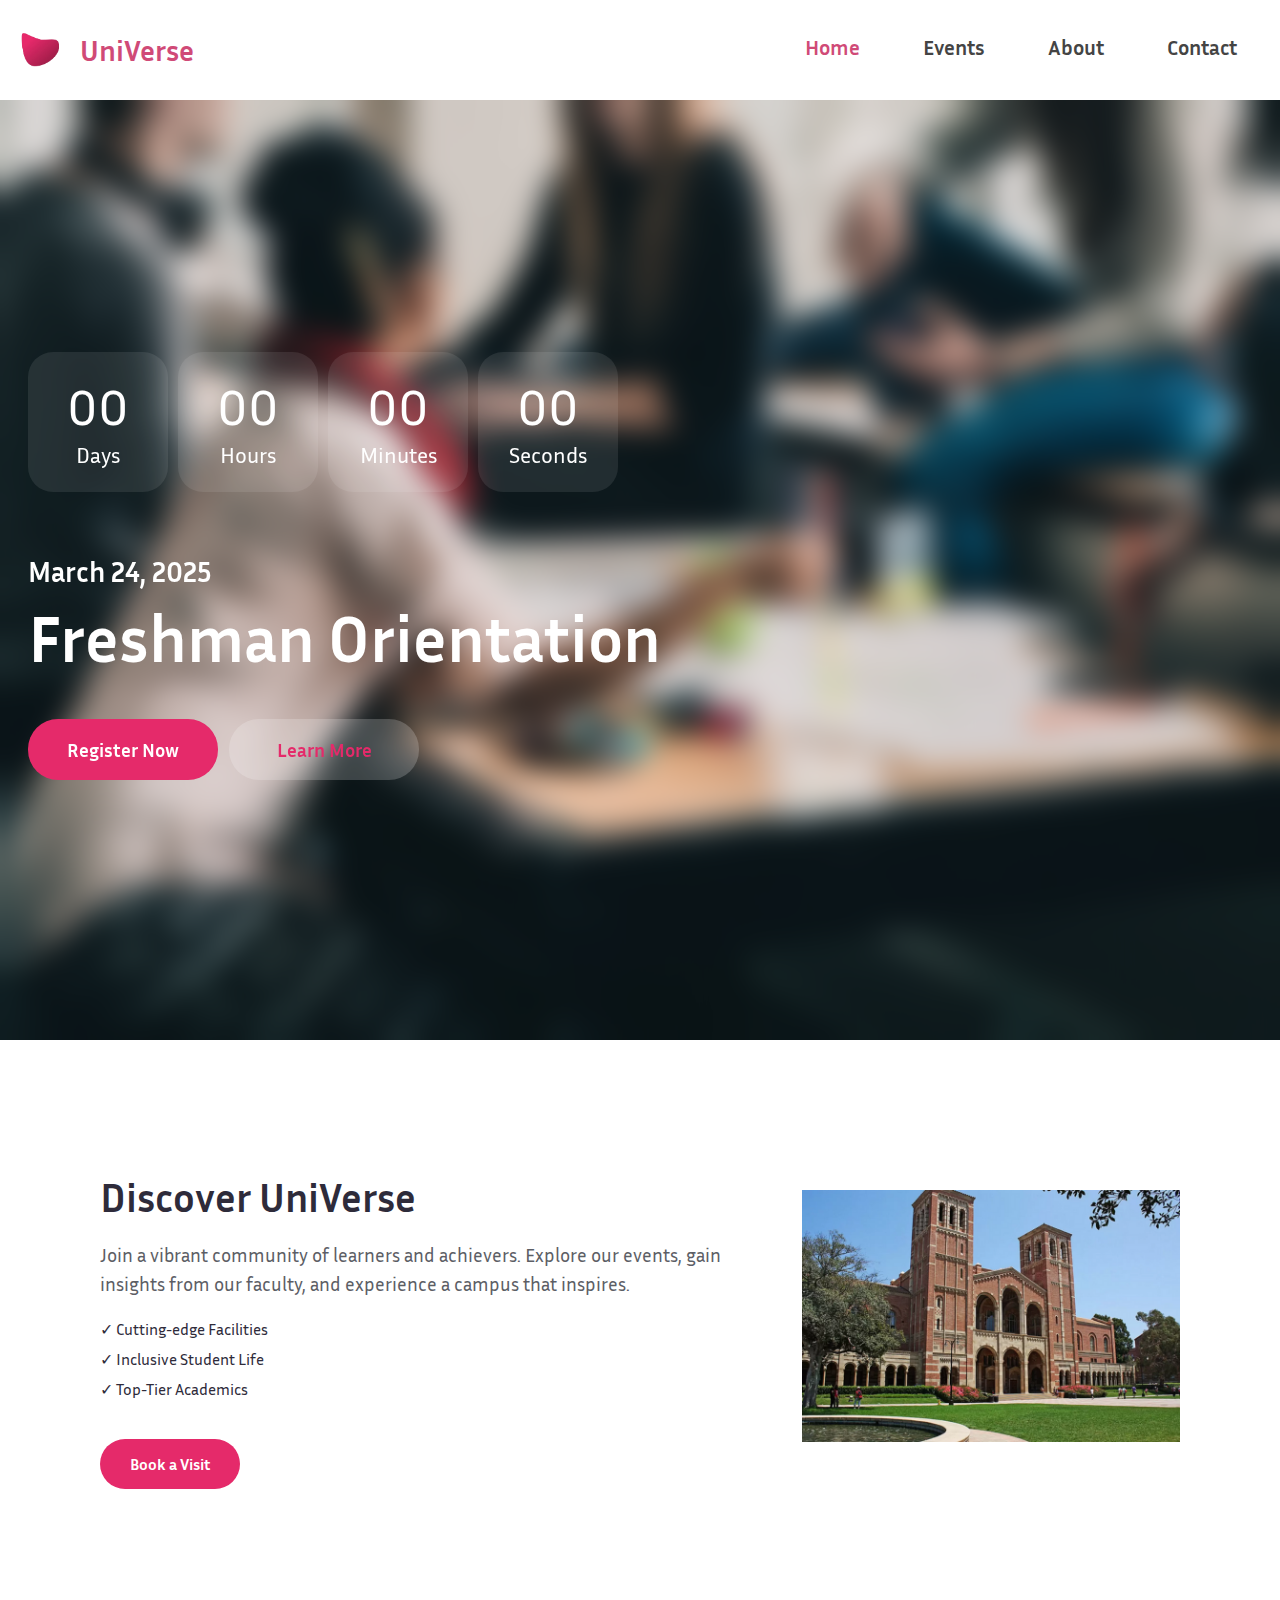
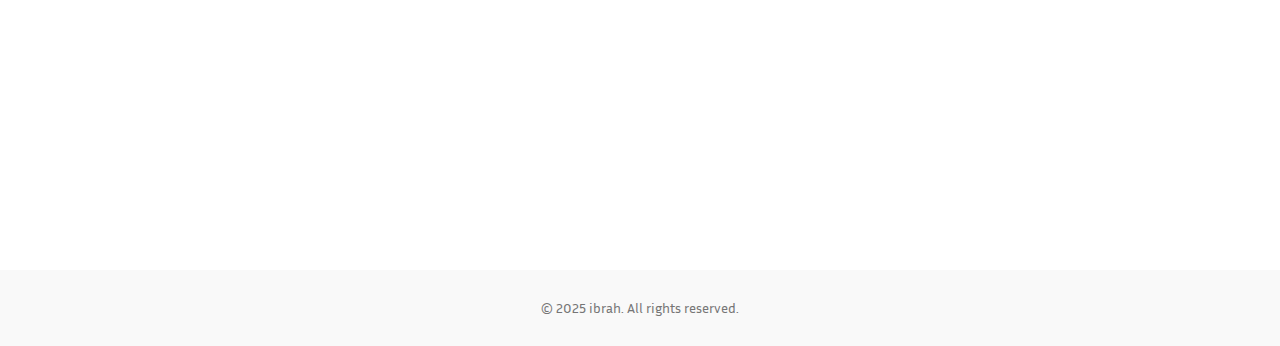
==== index.html @ 71da0168 "Minor chnages for github pages" ====
<!DOCTYPE html>
<html lang="en">
<head>
  <meta charset="UTF-8">

  <meta name="viewport" content="width=device-width, initial-scale=1.0">

  <title>UniVerse</title>

  <!-- Stylesheets -->

  <!-- Google Fonts -->
  <link href="https://fonts.googleapis.com/css2?family=Inria+Sans:wght@400;700&display=swap" rel="stylesheet">

  <!-- Font Awesome Icons -->
  <link rel="stylesheet" href="https://cdnjs.cloudflare.com/ajax/libs/font-awesome/5.15.4/css/all.min.css">

  <link rel="stylesheet" href="css/styles.css">
  <link rel="stylesheet" href="css/navbar/navbar.css">
  <link rel="stylesheet" href="css/discover-style.css">

  <!-- <style>

  </style> -->
</head>
<body>

<!-- <header>
  <a class="logo" href="home.html">UniVerse</a>
  <div>
    <nav id="nav-elements">
      <a id="home-nav" href="#" class="active">Home</a>
      <a id="events-nav" href="events.html">Events</a>
      <a id="about-nav" href="#">About</a>
      <a id="contact-nav" href="#">Contact</a>
    </nav>
    <a href="#" class="button">Buy Ticket</a>
  </div>
</header> -->

<header class="navbar">
  <div class="main-nav">
    <div class="logo">
      <img src="assets/icon.png" alt="UniVerse Logo">
      <span>UniVerse</span>
    </div>
    <nav id="nav-desktop">
      <a id="nav-menu"> <i class="fas fa-bars"></i></a>
      <ul class="nav-links home-links">
        <li><a href="" class="active">Home</a></li>
        <li><a href="pages/events.html" >Events</a></li>
        <li><a href="pages/about.html">About</a></li>
        <li><a href="pages/contact.html">Contact</a></li>
        <!-- <li class="buy-ticket"><a href="#" class="button">Buy Ticket</a></li> -->
      </ul>
    </nav>
  </div>

    <!-- Nav links location for small screens -->
  <nav id="nav-mobile">
      <!-- <ul class="nav-links home-links nav-links-small-screen-open">
        <li><a href="" class="active">Home</a></li>
        <li><a href="events.html" >Events</a></li>
        <li><a href="about.html">About</a></li>
        <li><a href="contact.html">Contact</a></li>
      </ul> -->
  </nav>
  
</header>

<main class="header-parent">
  <div class="header-main-content">
      <div class="countdown">
          <div class="time-box">
              <span id="days">00</span>
              <label>Days</label>
          </div>
          <div class="time-box">
              <span id="hours">00</span>
              <label>Hours</label>
          </div>
          <div class="time-box">
              <span id="minutes">00</span>
              <label>Minutes</label>
          </div>
          <div class="time-box">
              <span id="seconds">00</span>
              <label>Seconds</label>
          </div>
      </div>

      <div id="event-title-date">
          <div class="event-date">March 24, 2025</div>
          <div class="event-title">Freshman Orientation</div>
      </div>

      <div class="buttons">
          <a href="pages/register.html" class="register button">Register Now</a>
          <a href="pages/event_details.html?name=Freshman Orientation" class="learn-more button">Learn More</a>
      </div>
  </div>

</main>

<div class="featured-section">
  <div class="featured-content">
    <h2>Discover UniVerse</h2>
    <p>
      Join a vibrant community of learners and achievers. Explore our events, 
      gain insights from our faculty, and experience a campus that inspires.
    </p>
    <ul>
      <li>✓ Cutting-edge Facilities</li>
      <li>✓ Inclusive Student Life</li>
      <li>✓ Top-Tier Academics</li>
    </ul>
    <a href="pages/contact.html" class="button explore">Book a Visit</a>
  </div>
  <img
    src="assets/fictional-college.png"
    alt="Campus"
    class="featured-image"
  />
</div>

<footer>
  <p>&copy; 2025 ibrah. All rights reserved.</p>
</footer>

<!-- Manage Navbar Responsiveness -->
<script src="scripts/navbar.js"></script>

<script>

  const eventDate = new Date("March 24, 2025 00:00:00").getTime();

  function formatTime(time) {
    if (Number(time) < 10) {
      return `0${time}`;
    }
    return time;
  }

  const countdown = setInterval(() => {
    const now = new Date().getTime();
    const distance = eventDate - now;

    const days = Math.floor(distance / (1000 * 60 * 60 * 24));
    const hours = Math.floor((distance % (1000 * 60 * 60 * 24)) / (1000 * 60 * 60));
    const minutes = Math.floor((distance % (1000 * 60 * 60)) / (1000 * 60));
    const seconds = Math.floor((distance % (1000 * 60)) / 1000);

    document.getElementById("days").textContent = formatTime(days);
    document.getElementById("hours").textContent = formatTime(hours);
    document.getElementById("minutes").textContent = formatTime(minutes);
    document.getElementById("seconds").textContent = formatTime(seconds);

    if (distance < 0) {
      clearInterval(countdown);
      document.querySelector(".countdown").textContent = "Event Started";
    }
  }, 1000);

  function updateNavSelection() {
    const pathSplit = window.location.pathname.split("/");
    let currentPage = pathSplit[pathSplit.length - 1];
    currentPage = currentPage.replace("#", "");
    currentPage = currentPage.replace(".html", "");

    console.log(`${currentPage}\ntrying to get element by id: ${`${currentPage}-nav`}`);

    let currentNavElementSelected = document.getElementById(`${currentPage}-nav`);

    currentNavElementSelected.style.color = "#E52A6A";
  }

  // updateNavSelection();

</script>

</body>
</html>
---- css/styles.css ----
#event-title-date {
    margin: 43px 0px;
}

body {
  margin: 0;
  font-family: Arial, sans-serif;
  /* background-color: #2E2B3A; */
  background-color: white;
  color: #FFFFFF;
  font-family: 'Inria Sans', sans-serif;
}

header {
  display: flex;
  justify-content: space-between;
  align-items: center;
  padding-inline: 25px;
  height: 100px;
  width: 100%;
  /* background-color: white; */
}

.logo {
  font-size: 36px;
  font-weight: bold;
  color: #2E2B3A;
  text-decoration: none;
  cursor: pointer;
}

.logo:hover {
  color: #454545;
}

header div {
  display: flex;
  align-items: center;
}

header nav {
  display: flex;
}

header nav a {
  text-decoration: none;
  font-weight: bold;
  font-size: 22px;
  color: #2E2B3A;
  padding-inline: 5px;
  margin-right: 38px;
}

header nav a.active {
  color: #E52A6A;
}

header nav a:hover {
  color: #933556
}

header nav .active:hover {
  color: #E52A6A;
}

header .button {
  margin-left: 35px;
}

main {
  text-align: center;
  padding: 28vh 28px;
  cursor: default;
  margin-top: 100px;
}

.countdown {
  display: flex;
  justify-content: left;
  gap: 10px;
  transition: scale .2s ease;
}

@media(max-width: 615px) {
  .countdown {
    scale: .9;
    /* position: absolute; */
  }
}

@media(max-width: 570px) {
  .countdown {
    scale: 3;
  }
}

@media(max-width: 615px) {
  /* .countdown .time-box span {
    font-size: 8vw;
  } */
  .countdown {
    scale: .9;
    /* position: absolute; */
  }
}


.countdown .time-box {
  background-color: rgba(255, 255, 255, .09);
  height: 140px;
  width: 140px;
  border-radius: 25px;
  /* border-radius: 5px; */
  text-align: center; 
  align-content: center;
  justify-items: center;
  /* border: 1px solid #5C5E65; */
}

.countdown .time-box:hover {
  opacity: .85;
}

.countdown .time-box span {
  display: block;
  font-size: 50px;
  font-weight: 500;
  margin-bottom: 5px;
}

/* @media(max-width: 615px) {
  .countdown .time-box span {
    font-size: 8vw;
  }
} */

.countdown .time-box label {
  font-size: 22.3px;
}

.event-title {
  font-size: 65px;
  font-weight: bold;
}

.event-date {
  margin-bottom: 11px;
  font-size: 28px;
  padding-top: 20px;
  font-weight: bold;
  color: #FFF;
}

.button {
  border-radius: 30px;
  background-color: #E52A6A;
  color: #FFFFFF;
  border: none;
  text-decoration: none;
  font-weight: bold;
  /* some margin already exists on the left of this element (from the the nav item) */
  font-size: 19px;
  padding-block: 19px;
  padding-inline: 30px;
}

.button:hover {
  background-color: #da3e74;
}

/* .buttons {
   margin-top: 45px; 
} */

.buttons a {
  display: inline-block;
  /* padding: 22px 43px; */
  text-decoration: none;
  font-weight: bold;
  width: 190px;
  padding-inline: 0px;
  align-content: center;
  text-align: center;
}

.buttons .register {
  background-color: #E52A6A;
  color: #FFFFFF;
  margin-right: 8px;
  margin-bottom: 8px
}

.buttons .learn-more {
  background-color: rgba(255, 255, 255, 0.2);
  color: #E52A6A;
  /* border: 2px solid #5C5E65; */
}


.header-parent {
    display: flex;
    background-image: url('../assets/events/freashmanorientation.jpg');
    background-size: cover; /* Ensures the image covers the entire div */
    background-position: center; /* Centers the background image */
    background-repeat: no-repeat;
    position: relative;
}

@media(max-width: 1050px) {
  .header-parent {
    padding-top: 24vh
  }
}

@media(max-width: 775px) {
  .header-parent {
    padding-top: 20vh
  }
}

@media(max-width: 675px) {
  .header-parent {
    padding-top: 16vh
  }
}

.header-parent::before {
    content: '';
    position: absolute;
    top: 0;
    left: 0;
    right: 0;
    bottom: 0;
    background: rgba(255, 255, 255, 0); /* Semi-transparent overlay */
    backdrop-filter: blur(15px); /* Blurs the background image */
    z-index: 1;
}

.header-main-content {
    width: 68%;
    justify-content: flex-start;
    text-align: left;
    position: relative;
    z-index: 2; /* Ensures content is above the blurred background */
}

@media(max-width: 935px) {
  .header-main-content {
    width: 100%;
  }
}

  /* Footer */
  footer {
    background-color: #f9f9f9;
    text-align: center;
    padding: 15px;
    color: #757575;
    font-size: 0.9rem;
  }
---- css/navbar/navbar.css ----
/* Navbar */

nav {
    align-items: center;
}

.navbar {
    display: flex;
    justify-content: space-between;
    align-items: center;
    height: 100px;
    padding: 0px;
    padding-right: 0px;
    background: white;
    position: fixed;
    margin-top: -100px;
    z-index: 100;
}

.logo {
    display: flex;
    align-items: center;
}

.logo img {
    height: 75px;
}

.logo span {
    font-size: 1.8rem;
    font-weight: bold;
    color: #d04a77;
}

#nav-menu {
    color: #d04a77;
    cursor: pointer;
}

#nav-menu.hidden {
    visibility: hidden;
}

.nav-links {
    display: flex;
    gap: 15px;
    margin: 0px
}

/* home-links is a class that is used on nav-links to let the responsiveness of page adapt to home page having one button more than other pages */

.nav-links-small-screen-open {
    display: unset;
    visibility: visible;
    position: unset;
}

.nav-links-small-screen-close {
    display: absolute;
    visibility: hidden;
    position: flex;
}

.nav-links li {
    list-style: none;
    margin-bottom: 5px;
}

.nav-links > li > .button {
    color: white;
    /* There is already list item spacing */
    margin-left: 0px;
}

.nav-links a {
    text-decoration: none;
    color: #444;
    font-size: 1.3rem;
    font-weight: bold;
}

.nav-links a.active {
    color: #d04a77;    
}

.main-nav {
    display: flex;
    justify-content: space-between;
    width: 100%;
}

/* Small Screen Responsiveness */
.navbar.small-screen {
    flex-direction: column;
    align-items: flex-end;
    height: fit-content;
}

.nav-links.small-screen {
    padding-bottom: 10px
}
---- css/discover-style.css ----
/* Featured Section */
.featured-section {
  display: flex;
  flex-direction: row; /* Aligns content with image on the right */
  justify-content: space-between;
  align-items: start;
  gap: 5vw;
  margin-inline: 100px;
  margin-block: 100px;
  min-height: 70vh;
}

.featured-content {
  flex: 1;
  text-align: left;
}

.featured-content h2 {
  font-size: 2.5rem;
  font-weight: bold;
  margin-bottom: 20px;
  color: #2e2b3a;
}

.featured-content p {
  font-size: 1.2rem;
  line-height: 1.5;
  color: #5c5e65;
}

.featured-content ul {
  list-style-type: none;
  padding: 0;
  margin: 20px 0;
}

.featured-content ul li {
  font-size: 1rem;
  color: #2e2b3a;
  margin-bottom: 10px;
}

.featured-content a {
  text-decoration: none;
  font-weight: bold;
  font-size: 1rem;
  padding: 15px 30px;
  background-color: #e52a6a;
  color: #fff;
  border-radius: 25px;
  display: inline-block;
  margin-top: 20px;
}

.featured-content a:hover {
  background-color: #da3e74;
}

.featured-image {
  flex: 1;
  max-width: 35%;
  height: auto;
  margin-top: 50px;
}
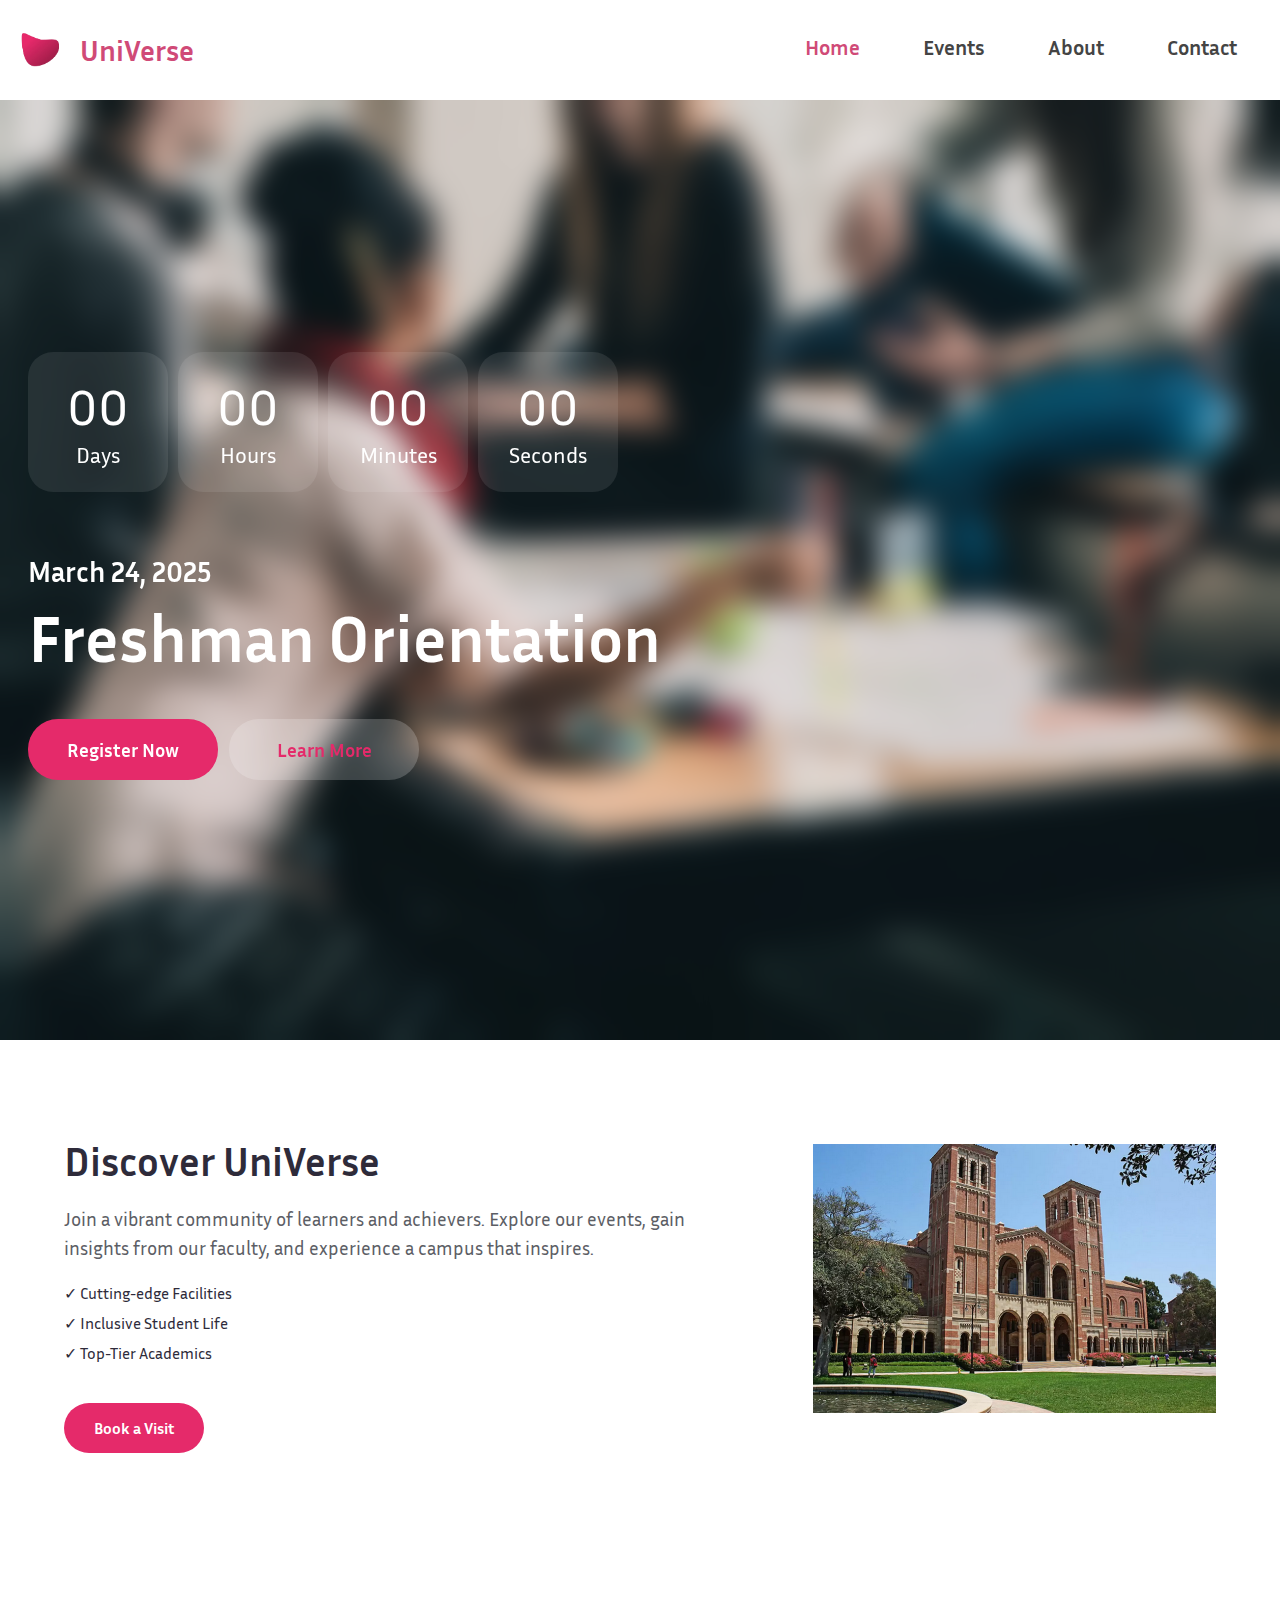
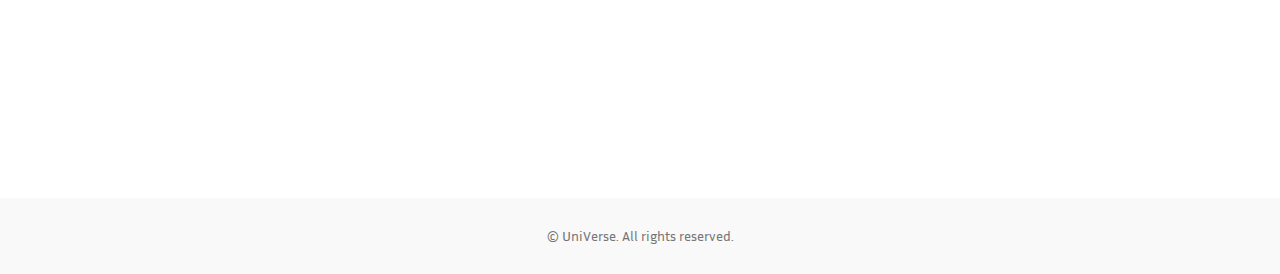
==== commit d04481d4: "Footer minor change" ====
--- a/index.html
+++ b/index.html
@@ -124,7 +124,7 @@
 </div>
 
 <footer>
-  <p>&copy; 2025 ibrah. All rights reserved.</p>
+  <p>&copy; UniVerse. All rights reserved.</p>
 </footer>
 
 <!-- Manage Navbar Responsiveness -->
--- a/css/styles.css
+++ b/css/styles.css
@@ -81,28 +81,30 @@
   transition: scale .2s ease;
 }
 
-@media(max-width: 615px) {
+/* @media(max-width: 615px) {
   .countdown {
+    left: -25px;
     scale: .9;
-    /* position: absolute; */
-  }
-}
-
-@media(max-width: 570px) {
+    position: absolute;
+  }
+}
+
+@media(max-width: 590px) {
   .countdown {
-    scale: 3;
-  }
-}
-
-@media(max-width: 615px) {
-  /* .countdown .time-box span {
-    font-size: 8vw;
+    left: -40px;
+    scale: .85;
+  }
+}
+
+@media(max-width: 558px) {
+  .countdown {
+    left: -50px;
+    scale: .83;
+    position: absolute;
+    align-self: center;
+    justify-self: center;
   } */
-  .countdown {
-    scale: .9;
-    /* position: absolute; */
-  }
-}
+/* } */
 
 
 .countdown .time-box {
@@ -138,6 +140,42 @@
   font-size: 22.3px;
 }
 
+@media(max-width: 615px) {
+  .countdown .time-box label {
+    font-size: 20px;
+  }
+  .countdown .time-box span {
+    font-size: 45px;
+  }
+}
+
+@media(max-width: 555px) {
+  .countdown .time-box label {
+    font-size: 18px;
+  }
+  .countdown .time-box span {
+    font-size: 40px;
+  }
+}
+
+@media(max-width: 500px) {
+  .time-box {
+    max-height: 125px;
+  }
+}
+
+@media(max-width: 470px) {
+  .countdown .time-box label {
+    font-size: 16px;
+  }
+  .countdown .time-box span {
+    font-size: 35.6px;
+  }
+  .time-box {
+    max-height: 120px;
+  }
+}
+
 .event-title {
   font-size: 65px;
   font-weight: bold;
@@ -258,4 +296,14 @@
     color: #757575;
     font-size: 0.9rem;
   }
-  +  
+
+  /* overlay */
+
+  /* Overlay for navbar when image is over it */
+.overlay {
+  background-color: rgba(0,0,0, .35);
+  height: inherit;
+  width: inherit;
+  position: absolute;
+}--- a/css/discover-style.css
+++ b/css/discover-style.css
@@ -5,8 +5,7 @@
   justify-content: space-between;
   align-items: start;
   gap: 5vw;
-  margin-inline: 100px;
-  margin-block: 100px;
+  margin: 5%;
   min-height: 70vh;
 }
 
@@ -60,5 +59,38 @@
   flex: 1;
   max-width: 35%;
   height: auto;
-  margin-top: 50px;
+  margin-top: 40px;
 }
+
+/* responsiveness  */
+@media(max-width: 1165px) {
+  .featured-image {
+    flex: 3;
+    max-width: 50%;
+  }
+  .featured-content {
+    flex: .8;
+  }
+}
+
+@media(max-width: 885px) {
+  .featured-image {
+    max-width: unset;
+    position: absolute;
+    height: 70vh;
+    z-index: -2;
+    width: 100%;
+    margin-top: 0px;
+    object-fit: cover;
+    filter: blur(3px);
+  }
+  .featured-section {
+    margin: unset;
+  }
+  .featured-content {
+    margin: 9%;
+  }
+  .featured-content h2 {
+    margin: 0px;
+  }
+}
